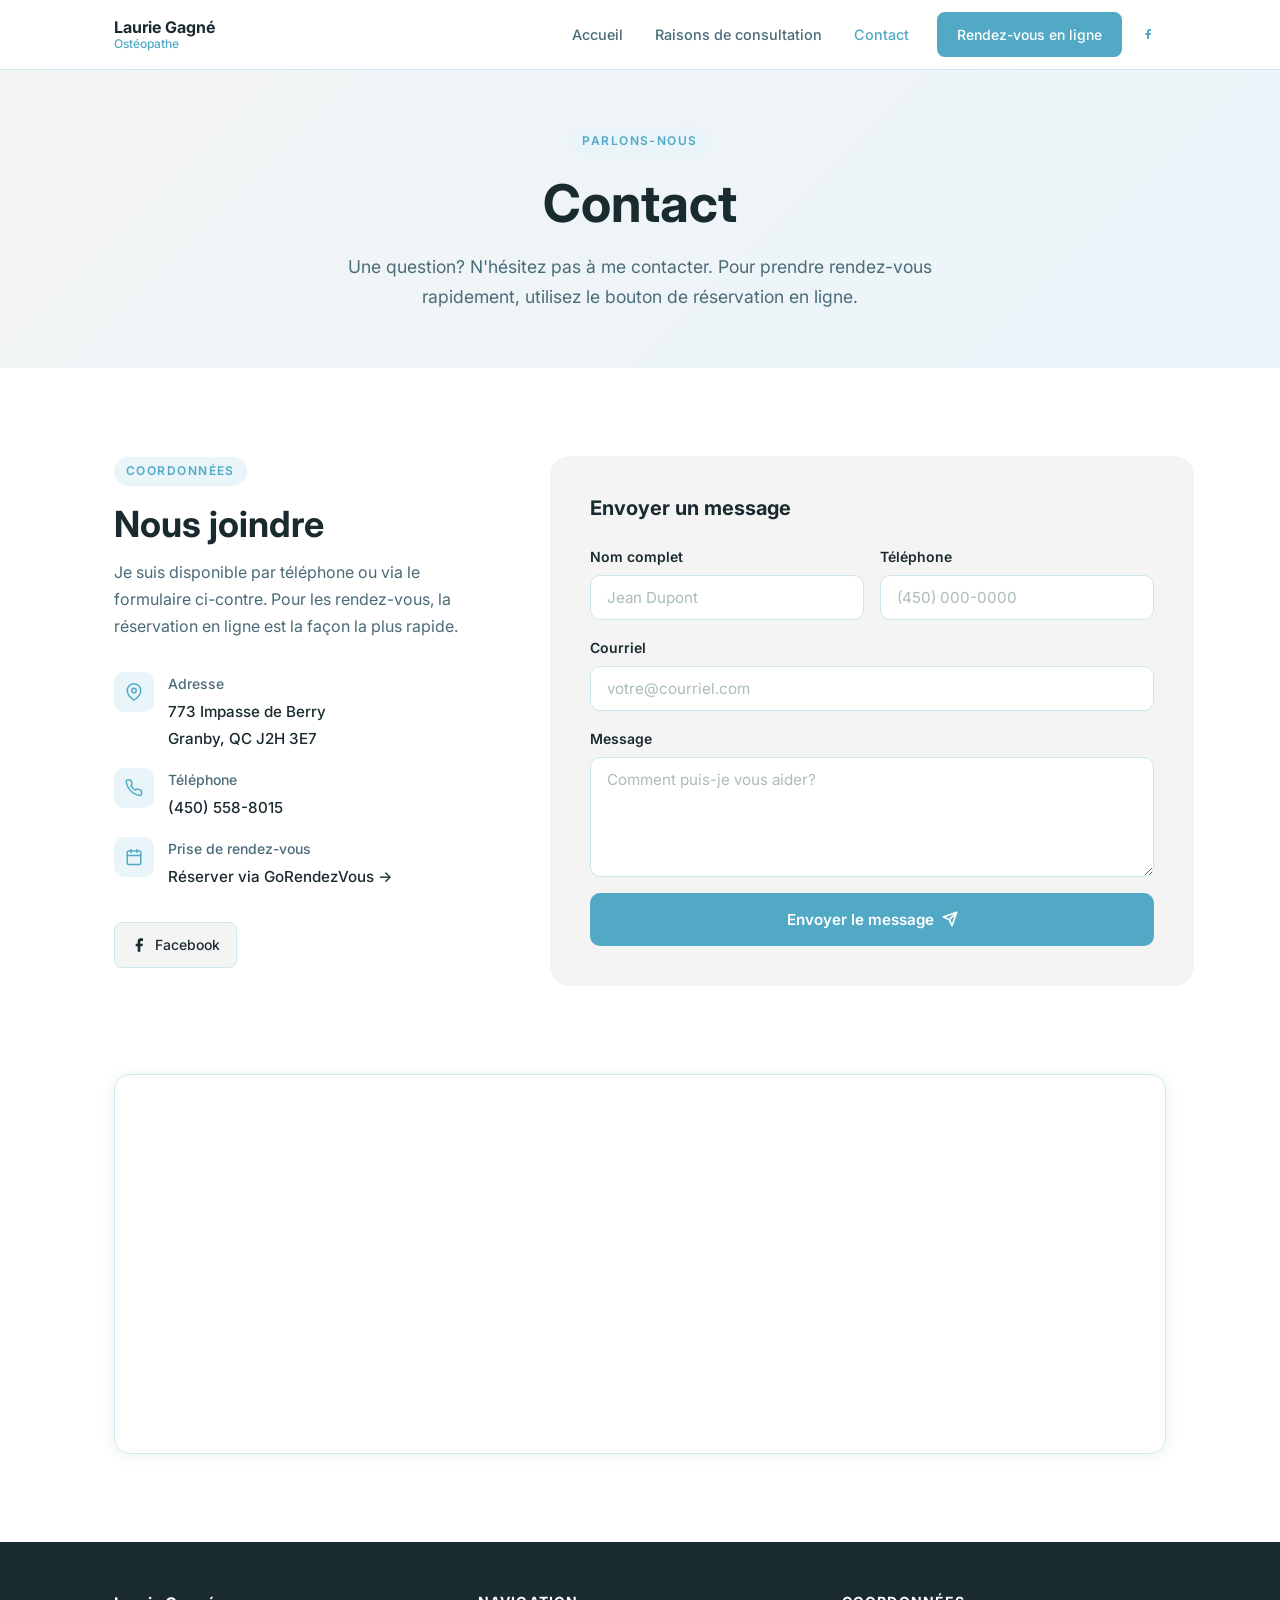
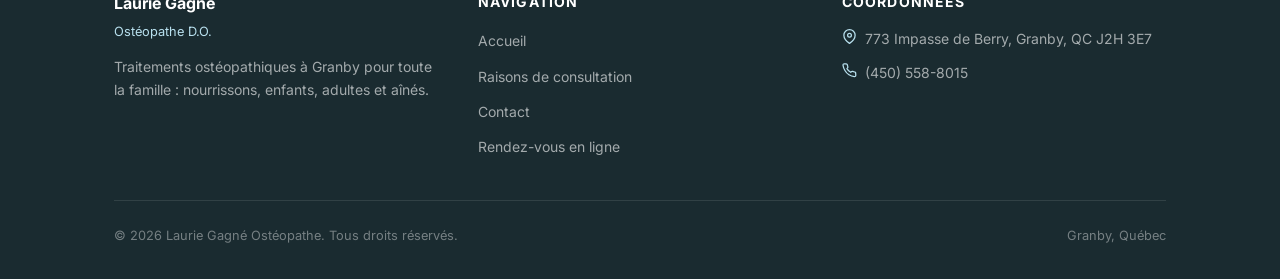
==== contact.html @ c9e12b40 "initial commit" ====
<!DOCTYPE html>
<html lang="fr">
<head>
  <meta charset="UTF-8" />
  <meta name="viewport" content="width=device-width, initial-scale=1.0" />
  <title>Contact – Laurie Gagné Ostéopathe</title>
  <meta name="description" content="Contactez Laurie Gagné, ostéopathe à Granby. Adresse : 773 Impasse de Berry, Granby QC. Téléphone : (450) 558-8015." />
  <link rel="preconnect" href="https://fonts.googleapis.com" />
  <link rel="preconnect" href="https://fonts.gstatic.com" crossorigin />
  <link href="https://fonts.googleapis.com/css2?family=Inter:wght@400;500;600;700&display=swap" rel="stylesheet" />
  <link rel="stylesheet" href="styles.css" />
</head>
<body>

  <!-- NAVIGATION -->
  <nav class="navbar">
    <div class="container">
      <a href="index.html" class="nav-brand">
        <span class="nav-brand-name">Laurie Gagné</span>
        <span class="nav-brand-title">Ostéopathe</span>
      </a>
      <button class="nav-toggle" id="navToggle" aria-label="Menu">
        <span></span><span></span><span></span>
      </button>
      <ul class="nav-links" id="navLinks">
        <li><a href="index.html">Accueil</a></li>
        <li><a href="raisons-de-consultation.html">Raisons de consultation</a></li>
        <li><a href="contact.html" class="active">Contact</a></li>
        <li>
          <a href="https://www.gorendezvous.com/lauriegagneosteo" target="_blank" rel="noopener" class="btn btn-primary">
            Rendez-vous en ligne
          </a>
        </li>
        <li>
          <a href="https://www.facebook.com/lauriegagneosteo" target="_blank" rel="noopener" class="nav-facebook" aria-label="Facebook">
            <svg viewBox="0 0 24 24" xmlns="http://www.w3.org/2000/svg">
              <path d="M18 2h-3a5 5 0 0 0-5 5v3H7v4h3v8h4v-8h3l1-4h-4V7a1 1 0 0 1 1-1h3z"/>
            </svg>
          </a>
        </li>
      </ul>
    </div>
  </nav>

  <!-- PAGE HERO -->
  <div class="page-hero">
    <div class="container">
      <span class="section-label">Parlons-nous</span>
      <h1>Contact</h1>
      <p>
        Une question? N'hésitez pas à me contacter. Pour prendre rendez-vous rapidement, utilisez le bouton de réservation en ligne.
      </p>
    </div>
  </div>

  <!-- CONTACT SECTION -->
  <section>
    <div class="container">
      <div class="contact-inner">

        <!-- Info column -->
        <div class="contact-info">
          <span class="section-label">Coordonnées</span>
          <h2>Nous joindre</h2>
          <p>Je suis disponible par téléphone ou via le formulaire ci-contre. Pour les rendez-vous, la réservation en ligne est la façon la plus rapide.</p>

          <div class="contact-details">
            <div class="contact-detail">
              <div class="contact-detail-icon">
                <svg viewBox="0 0 24 24" fill="none" stroke-width="2" stroke-linecap="round" stroke-linejoin="round">
                  <path d="M21 10c0 7-9 13-9 13s-9-6-9-13a9 9 0 0 1 18 0z"/>
                  <circle cx="12" cy="10" r="3"/>
                </svg>
              </div>
              <div class="contact-detail-text">
                <strong>Adresse</strong>
                <span>773 Impasse de Berry<br>Granby, QC J2H 3E7</span>
              </div>
            </div>

            <div class="contact-detail">
              <div class="contact-detail-icon">
                <svg viewBox="0 0 24 24" fill="none" stroke-width="2" stroke-linecap="round" stroke-linejoin="round">
                  <path d="M22 16.92v3a2 2 0 0 1-2.18 2 19.79 19.79 0 0 1-8.63-3.07A19.5 19.5 0 0 1 4.69 12 19.79 19.79 0 0 1 1.61 3.47 2 2 0 0 1 3.6 1.27h3a2 2 0 0 1 2 1.72c.127.96.361 1.903.7 2.81a2 2 0 0 1-.45 2.11L7.91 8.91a16 16 0 0 0 6 6l.96-.96a2 2 0 0 1 2.11-.45c.907.339 1.85.573 2.81.7A2 2 0 0 1 21.73 16.92z"/>
                </svg>
              </div>
              <div class="contact-detail-text">
                <strong>Téléphone</strong>
                <a href="tel:4505588015">(450) 558-8015</a>
              </div>
            </div>

            <div class="contact-detail">
              <div class="contact-detail-icon">
                <svg viewBox="0 0 24 24" fill="none" stroke-width="2" stroke-linecap="round" stroke-linejoin="round">
                  <rect x="3" y="4" width="18" height="18" rx="2" ry="2"/>
                  <line x1="16" y1="2" x2="16" y2="6"/>
                  <line x1="8" y1="2" x2="8" y2="6"/>
                  <line x1="3" y1="10" x2="21" y2="10"/>
                </svg>
              </div>
              <div class="contact-detail-text">
                <strong>Prise de rendez-vous</strong>
                <a href="https://www.gorendezvous.com/lauriegagneosteo" target="_blank" rel="noopener">Réserver via GoRendezVous →</a>
              </div>
            </div>
          </div>

          <div class="contact-social">
            <a href="https://www.facebook.com/lauriegagneosteo" target="_blank" rel="noopener">
              <svg viewBox="0 0 24 24"><path d="M18 2h-3a5 5 0 0 0-5 5v3H7v4h3v8h4v-8h3l1-4h-4V7a1 1 0 0 1 1-1h3z"/></svg>
              Facebook
            </a>
          </div>
        </div>

        <!-- Form column -->
        <div class="contact-form-wrap">
          <h3>Envoyer un message</h3>
          <!--
            To make this form work, connect it to a form service.
            Option 1 (easiest): Replace the action with your Formspree endpoint.
              1. Create a free account at formspree.io
              2. Create a new form and get your endpoint URL
              3. Replace action="#" with action="https://formspree.io/f/YOUR_ID"
              4. Remove the onsubmit handler and id="contactForm"
          -->
          <form id="contactForm" action="#" method="POST" onsubmit="handleSubmit(event)">
            <div class="form-row">
              <div class="form-group">
                <label for="name">Nom complet</label>
                <input type="text" id="name" name="name" placeholder="Jean Dupont" required />
              </div>
              <div class="form-group">
                <label for="phone">Téléphone</label>
                <input type="tel" id="phone" name="phone" placeholder="(450) 000-0000" />
              </div>
            </div>
            <div class="form-group">
              <label for="email">Courriel</label>
              <input type="email" id="email" name="email" placeholder="votre@courriel.com" required />
            </div>
            <div class="form-group">
              <label for="message">Message</label>
              <textarea id="message" name="message" placeholder="Comment puis-je vous aider?" required></textarea>
            </div>
            <button type="submit" class="btn btn-primary form-submit">
              Envoyer le message
              <svg width="16" height="16" viewBox="0 0 24 24" fill="none" stroke="currentColor" stroke-width="2.5" stroke-linecap="round" stroke-linejoin="round"><line x1="22" y1="2" x2="11" y2="13"/><polygon points="22 2 15 22 11 13 2 9 22 2"/></svg>
            </button>
          </form>
          <div class="form-success" id="formSuccess">
            ✓ Merci pour votre message! Je vous reviendrai dans les plus brefs délais.
          </div>
        </div>

      </div>
    </div>
  </section>

  <!-- MAP -->
  <div class="map-section">
    <div class="container">
      <div class="map-embed">
        <iframe
          src="https://www.google.com/maps/embed?pb=!1m18!1m12!1m3!1d2784.123456789!2d-72.73!3d45.40!2m3!1f0!2f0!3f0!3m2!1i1024!2i768!4f13.1!3m3!1m2!1s0x0%3A0x0!2s773+Impasse+de+Berry%2C+Granby%2C+QC+J2H+3E7!5e0!3m2!1sfr!2sca!4v1234567890"
          allowfullscreen=""
          loading="lazy"
          referrerpolicy="no-referrer-when-downgrade"
          title="773 Impasse de Berry, Granby, QC">
        </iframe>
      </div>
    </div>
  </div>

  <!-- FOOTER -->
  <footer class="footer">
    <div class="container">
      <div class="footer-inner">
        <div>
          <div class="footer-brand-name">Laurie Gagné</div>
          <div class="footer-brand-title">Ostéopathe D.O.</div>
          <p>Traitements ostéopathiques à Granby pour toute la famille : nourrissons, enfants, adultes et aînés.</p>
        </div>
        <div>
          <div class="footer-heading">Navigation</div>
          <ul class="footer-links">
            <li><a href="index.html">Accueil</a></li>
            <li><a href="raisons-de-consultation.html">Raisons de consultation</a></li>
            <li><a href="contact.html">Contact</a></li>
            <li><a href="https://www.gorendezvous.com/lauriegagneosteo" target="_blank" rel="noopener">Rendez-vous en ligne</a></li>
          </ul>
        </div>
        <div>
          <div class="footer-heading">Coordonnées</div>
          <div class="footer-contact-item">
            <svg viewBox="0 0 24 24" fill="none" stroke-width="2" stroke-linecap="round" stroke-linejoin="round"><path d="M21 10c0 7-9 13-9 13s-9-6-9-13a9 9 0 0 1 18 0z"/><circle cx="12" cy="10" r="3"/></svg>
            <span>773 Impasse de Berry, Granby, QC J2H 3E7</span>
          </div>
          <div class="footer-contact-item">
            <svg viewBox="0 0 24 24" fill="none" stroke-width="2" stroke-linecap="round" stroke-linejoin="round"><path d="M22 16.92v3a2 2 0 0 1-2.18 2 19.79 19.79 0 0 1-8.63-3.07A19.5 19.5 0 0 1 4.69 12 19.79 19.79 0 0 1 1.61 3.47 2 2 0 0 1 3.6 1.27h3a2 2 0 0 1 2 1.72c.127.96.361 1.903.7 2.81a2 2 0 0 1-.45 2.11L7.91 8.91a16 16 0 0 0 6 6l.96-.96a2 2 0 0 1 2.11-.45c.907.339 1.85.573 2.81.7A2 2 0 0 1 21.73 16.92z"/></svg>
            <a href="tel:4505588015">(450) 558-8015</a>
          </div>
        </div>
      </div>
      <div class="footer-bottom">
        <span>© <span id="year"></span> Laurie Gagné Ostéopathe. Tous droits réservés.</span>
        <span>Granby, Québec</span>
      </div>
    </div>
  </footer>

  <script>
    const toggle = document.getElementById('navToggle');
    const links  = document.getElementById('navLinks');
    toggle.addEventListener('click', () => {
      toggle.classList.toggle('open');
      links.classList.toggle('open');
    });
    document.getElementById('year').textContent = new Date().getFullYear();

    function handleSubmit(e) {
      e.preventDefault();
      // When Formspree is connected, remove this function and the onsubmit attribute.
      // The form will submit natively to Formspree and redirect or show their thank-you.
      document.getElementById('contactForm').style.display = 'none';
      document.getElementById('formSuccess').classList.add('show');
    }
  </script>
</body>
</html>
---- styles.css ----
/* =============================================
   RESET & BASE
   ============================================= */
*, *::before, *::after {
  box-sizing: border-box;
  margin: 0;
  padding: 0;
}

:root {
  --primary:       #52a9c5;
  --primary-dark:  #3a8aa6;
  --primary-light: #EAF5FA;
  --accent:        #B8E0EE;
  --text:          #1A2B30;
  --text-muted:    #4A6B78;
  --bg:            #FFFFFF;
  --bg-alt:        #f4f4f4;
  --border:        #CDE6F0;
  --radius:        10px;
  --shadow:        0 2px 16px rgba(30, 70, 62, 0.08);
  --shadow-lg:     0 8px 40px rgba(30, 70, 62, 0.12);
  --nav-height:    70px;
  --font:          'Inter', system-ui, -apple-system, sans-serif;
}

html {
  scroll-behavior: smooth;
}

body {
  font-family: var(--font);
  color: var(--text);
  background: var(--bg);
  line-height: 1.7;
  font-size: 16px;
}

img {
  max-width: 100%;
  display: block;
}

a {
  color: inherit;
  text-decoration: none;
}

ul {
  list-style: none;
}

/* =============================================
   TYPOGRAPHY
   ============================================= */
h1, h2, h3, h4 {
  font-weight: 700;
  line-height: 1.25;
  color: var(--text);
}

h1 { font-size: clamp(2rem, 5vw, 3.25rem); }
h2 { font-size: clamp(1.5rem, 3vw, 2.25rem); }
h3 { font-size: 1.25rem; }

p {
  color: var(--text-muted);
  max-width: 68ch;
}

.section-label {
  display: inline-block;
  font-size: 0.75rem;
  font-weight: 600;
  letter-spacing: 0.12em;
  text-transform: uppercase;
  color: var(--primary);
  background: var(--primary-light);
  padding: 4px 12px;
  border-radius: 100px;
  margin-bottom: 1rem;
}

/* =============================================
   LAYOUT
   ============================================= */
.container {
  width: 100%;
  max-width: 1100px;
  margin: 0 auto;
  padding: 0 24px;
}

section {
  padding: 88px 0;
}

/* =============================================
   BUTTONS
   ============================================= */
.btn {
  display: inline-flex;
  align-items: center;
  gap: 8px;
  padding: 14px 28px;
  border-radius: var(--radius);
  font-weight: 600;
  font-size: 0.95rem;
  cursor: pointer;
  transition: all 0.2s ease;
  border: 2px solid transparent;
  font-family: var(--font);
}

.btn-primary {
  background: var(--primary);
  color: #fff;
  border-color: var(--primary);
}

.btn-primary:hover {
  background: var(--primary-dark);
  border-color: var(--primary-dark);
  transform: translateY(-1px);
  box-shadow: 0 4px 16px rgba(62, 123, 110, 0.35);
}

.btn-outline {
  background: transparent;
  color: var(--primary);
  border-color: var(--primary);
}

.btn-outline:hover {
  background: var(--primary-light);
  transform: translateY(-1px);
}

.btn-white {
  background: #fff;
  color: var(--primary);
  border-color: #fff;
}

.btn-white:hover {
  background: var(--primary-light);
  transform: translateY(-1px);
}

/* =============================================
   NAVIGATION
   ============================================= */
.navbar {
  position: fixed;
  top: 0;
  left: 0;
  right: 0;
  height: var(--nav-height);
  background: rgba(255, 255, 255, 0.95);
  backdrop-filter: blur(12px);
  -webkit-backdrop-filter: blur(12px);
  border-bottom: 1px solid var(--border);
  z-index: 1000;
  display: flex;
  align-items: center;
}

.navbar .container {
  display: flex;
  align-items: center;
  justify-content: space-between;
  width: 100%;
}

.nav-brand {
  display: flex;
  flex-direction: column;
  line-height: 1.2;
}

.nav-brand-name {
  font-weight: 700;
  font-size: 1rem;
  color: var(--text);
}

.nav-brand-title {
  font-size: 0.75rem;
  color: var(--primary);
  font-weight: 500;
}

.nav-links {
  display: flex;
  align-items: center;
  gap: 8px;
}

.nav-links a {
  font-size: 0.9rem;
  font-weight: 500;
  color: var(--text-muted);
  padding: 8px 12px;
  border-radius: 8px;
  transition: color 0.2s, background 0.2s;
}

.nav-links a:hover {
  color: var(--primary);
  background: var(--primary-light);
}

.nav-links a.active {
  color: var(--primary);
}

.nav-links .btn {
  padding: 9px 18px;
  font-size: 0.875rem;
  margin-left: 8px;
  color: #fff;
}

.nav-links .nav-facebook {
  display: flex;
  align-items: center;
  justify-content: center;
  width: 36px;
  height: 36px;
  border-radius: 8px;
  transition: background 0.2s;
}

.nav-links .nav-facebook:hover {
  background: var(--primary-light);
}

.nav-links .nav-facebook svg {
  width: 18px;
  height: 18px;
  fill: var(--primary);
}

/* Mobile menu */
.nav-toggle {
  display: none;
  flex-direction: column;
  gap: 5px;
  cursor: pointer;
  padding: 8px;
  border-radius: 8px;
  transition: background 0.2s;
  background: none;
  border: none;
}

.nav-toggle:hover {
  background: var(--primary-light);
}

.nav-toggle span {
  display: block;
  width: 22px;
  height: 2px;
  background: var(--text);
  border-radius: 2px;
  transition: all 0.25s ease;
}

.nav-toggle.open span:nth-child(1) {
  transform: translateY(7px) rotate(45deg);
}

.nav-toggle.open span:nth-child(2) {
  opacity: 0;
}

.nav-toggle.open span:nth-child(3) {
  transform: translateY(-7px) rotate(-45deg);
}

/* =============================================
   HERO
   ============================================= */
.hero {
  padding-top: calc(var(--nav-height) + 72px);
  padding-bottom: 88px;
  background: linear-gradient(135deg, var(--bg-alt) 0%, var(--primary-light) 100%);
  overflow: hidden;
}

.hero-inner {
  display: grid;
  grid-template-columns: 1fr 420px;
  gap: 64px;
  align-items: center;
}

.hero-content h1 {
  margin-bottom: 0.5rem;
}

.hero-content h1 span {
  color: var(--primary);
}

.hero-subtitle {
  font-size: 1.2rem;
  font-weight: 500;
  color: var(--primary);
  margin-bottom: 1.5rem;
}

.hero-text {
  font-size: 1.05rem;
  margin-bottom: 2rem;
  max-width: 52ch;
}

.hero-actions {
  display: flex;
  gap: 12px;
  flex-wrap: wrap;
}

.hero-image-wrap {
  position: relative;
}

.hero-photo {
  width: 100%;
  aspect-ratio: 3/4;
  border-radius: 20px;
  object-fit: cover;
  box-shadow: var(--shadow-lg);
}

.hero-photo-placeholder {
  width: 100%;
  aspect-ratio: 3/4;
  border-radius: 20px;
  background: linear-gradient(160deg, var(--accent) 0%, var(--primary-light) 100%);
  display: flex;
  flex-direction: column;
  align-items: center;
  justify-content: center;
  gap: 12px;
  color: var(--primary);
  border: 2px dashed var(--primary);
  font-size: 0.9rem;
  font-weight: 500;
  text-align: center;
  padding: 24px;
}

.hero-photo-placeholder svg {
  width: 48px;
  height: 48px;
  opacity: 0.5;
}

.hero-badge {
  position: absolute;
  bottom: -20px;
  left: -20px;
  background: #fff;
  border-radius: var(--radius);
  padding: 14px 18px;
  box-shadow: var(--shadow-lg);
  display: flex;
  align-items: center;
  gap: 12px;
}

.hero-badge-icon {
  width: 40px;
  height: 40px;
  background: var(--primary-light);
  border-radius: 10px;
  display: flex;
  align-items: center;
  justify-content: center;
}

.hero-badge-icon svg {
  width: 20px;
  height: 20px;
  stroke: var(--primary);
}

.hero-badge-text strong {
  display: block;
  font-size: 0.95rem;
  color: var(--text);
}

.hero-badge-text span {
  font-size: 0.78rem;
  color: var(--text-muted);
}

/* =============================================
   ABOUT SECTION
   ============================================= */
.about-inner {
  display: grid;
  grid-template-columns: 1fr 1fr;
  gap: 72px;
  align-items: center;
}

.about-content h2 {
  margin-bottom: 1.5rem;
}

.about-content p {
  margin-bottom: 1rem;
}

.credentials {
  display: flex;
  flex-direction: column;
  gap: 12px;
  margin-top: 2rem;
}

.credential-item {
  display: flex;
  align-items: flex-start;
  gap: 12px;
  padding: 14px 16px;
  background: var(--bg-alt);
  border-radius: var(--radius);
  border-left: 3px solid var(--primary);
}

.credential-item svg {
  width: 18px;
  height: 18px;
  stroke: var(--primary);
  flex-shrink: 0;
  margin-top: 2px;
}

.credential-item span {
  font-size: 0.9rem;
  color: var(--text-muted);
  line-height: 1.5;
}

.about-image-wrap {
  position: relative;
}

.about-image-bg {
  position: absolute;
  inset: -20px -20px 20px 20px;
  background: var(--primary-light);
  border-radius: 20px;
  z-index: 0;
}

.about-image {
  position: relative;
  z-index: 1;
  width: 100%;
  aspect-ratio: 4/5;
  border-radius: 16px;
  object-fit: cover;
  box-shadow: var(--shadow);
}

.about-image-placeholder {
  position: relative;
  z-index: 1;
  width: 100%;
  aspect-ratio: 4/5;
  border-radius: 16px;
  background: var(--primary-light);
  display: flex;
  align-items: center;
  justify-content: center;
  font-size: 0.85rem;
  color: var(--primary);
  font-weight: 500;
  border: 2px dashed var(--primary);
  text-align: center;
  padding: 24px;
}

/* =============================================
   OSTEOPATHY SECTION
   ============================================= */
.osteopathy {
  background: var(--bg-alt);
}

.osteopathy-inner {
  display: grid;
  grid-template-columns: 1fr 1fr;
  gap: 72px;
  align-items: center;
}

.osteopathy-features {
  display: flex;
  flex-direction: column;
  gap: 16px;
  margin-top: 2rem;
}

.feature-card {
  display: flex;
  gap: 16px;
  padding: 18px;
  background: #fff;
  border-radius: var(--radius);
  box-shadow: var(--shadow);
  transition: transform 0.2s, box-shadow 0.2s;
}

.feature-card:hover {
  transform: translateY(-2px);
  box-shadow: var(--shadow-lg);
}

.feature-icon {
  width: 44px;
  height: 44px;
  background: var(--primary-light);
  border-radius: 10px;
  display: flex;
  align-items: center;
  justify-content: center;
  flex-shrink: 0;
}

.feature-icon svg {
  width: 20px;
  height: 20px;
  stroke: var(--primary);
}

.feature-text strong {
  display: block;
  margin-bottom: 4px;
  color: var(--text);
  font-size: 0.95rem;
}

.feature-text p {
  font-size: 0.875rem;
  margin: 0;
}

.osteopathy-quote {
  background: var(--primary);
  color: #fff;
  border-radius: 20px;
  padding: 40px;
  position: relative;
  overflow: hidden;
}

.osteopathy-quote::before {
  content: '"';
  position: absolute;
  top: -20px;
  left: 20px;
  font-size: 160px;
  font-family: Georgia, serif;
  color: rgba(255,255,255,0.1);
  line-height: 1;
}

.osteopathy-quote blockquote {
  font-size: 1.15rem;
  line-height: 1.8;
  color: rgba(255,255,255,0.95);
  font-style: italic;
  position: relative;
  z-index: 1;
  margin-bottom: 1.5rem;
}

.osteopathy-quote-cta {
  display: inline-flex;
  align-items: center;
  gap: 8px;
  color: #fff;
  font-weight: 600;
  font-size: 0.9rem;
  text-decoration: none;
  border-bottom: 2px solid rgba(255,255,255,0.4);
  padding-bottom: 2px;
  transition: border-color 0.2s;
}

.osteopathy-quote-cta:hover {
  border-color: #fff;
}

/* =============================================
   CTA BANNER
   ============================================= */
.cta-banner {
  background: linear-gradient(135deg, var(--primary) 0%, var(--primary-dark) 100%);
  padding: 72px 0;
}

.cta-banner-inner {
  text-align: center;
}

.cta-banner h2 {
  color: #fff;
  margin-bottom: 1rem;
}

.cta-banner p {
  color: rgba(255,255,255,0.8);
  font-size: 1.05rem;
  margin: 0 auto 2rem;
  max-width: 52ch;
}

.cta-banner-actions {
  display: flex;
  gap: 12px;
  justify-content: center;
  flex-wrap: wrap;
}

/* =============================================
   PAGE HERO (inner pages)
   ============================================= */
.page-hero {
  padding-top: calc(var(--nav-height) + 56px);
  padding-bottom: 56px;
  background: linear-gradient(135deg, var(--bg-alt) 0%, var(--primary-light) 100%);
  text-align: center;
}

.page-hero h1 {
  margin-bottom: 1rem;
}

.page-hero p {
  font-size: 1.1rem;
  margin: 0 auto;
  max-width: 56ch;
}

/* =============================================
   CONSULTATION REASONS PAGE
   ============================================= */
.reasons-intro {
  text-align: center;
  margin-bottom: 56px;
}

.reasons-intro p {
  margin: 0 auto;
}

.reasons-grid {
  display: grid;
  grid-template-columns: repeat(auto-fit, minmax(300px, 1fr));
  gap: 28px;
}

.reason-card {
  background: #fff;
  border: 1px solid var(--border);
  border-radius: 16px;
  padding: 28px;
  transition: transform 0.2s, box-shadow 0.2s;
}

.reason-card:hover {
  transform: translateY(-3px);
  box-shadow: var(--shadow-lg);
}

.reason-card-header {
  display: flex;
  align-items: center;
  gap: 14px;
  margin-bottom: 16px;
}

.reason-card-icon {
  width: 48px;
  height: 48px;
  background: var(--primary-light);
  border-radius: 12px;
  display: flex;
  align-items: center;
  justify-content: center;
  flex-shrink: 0;
}

.reason-card-icon svg {
  width: 22px;
  height: 22px;
  stroke: var(--primary);
}

.reason-card h3 {
  color: var(--text);
}

.reason-card ul {
  display: flex;
  flex-direction: column;
  gap: 8px;
}

.reason-card ul li {
  display: flex;
  align-items: flex-start;
  gap: 10px;
  font-size: 0.9rem;
  color: var(--text-muted);
  line-height: 1.5;
}

.reason-card ul li::before {
  content: '';
  width: 6px;
  height: 6px;
  background: var(--primary);
  border-radius: 50%;
  flex-shrink: 0;
  margin-top: 7px;
}

.reasons-note {
  margin-top: 48px;
  padding: 24px 28px;
  background: var(--primary-light);
  border-radius: var(--radius);
  border-left: 4px solid var(--primary);
  font-size: 0.9rem;
  color: var(--text-muted);
}

.reasons-note strong {
  color: var(--text);
}

/* =============================================
   CONTACT PAGE
   ============================================= */
.contact-inner {
  display: grid;
  grid-template-columns: 380px 1fr;
  gap: 56px;
  align-items: start;
}

.contact-info h2 {
  margin-bottom: 0.75rem;
}

.contact-info > p {
  margin-bottom: 2rem;
}

.contact-details {
  display: flex;
  flex-direction: column;
  gap: 16px;
  margin-bottom: 2rem;
}

.contact-detail {
  display: flex;
  align-items: flex-start;
  gap: 14px;
}

.contact-detail-icon {
  width: 40px;
  height: 40px;
  background: var(--primary-light);
  border-radius: 10px;
  display: flex;
  align-items: center;
  justify-content: center;
  flex-shrink: 0;
}

.contact-detail-icon svg {
  width: 18px;
  height: 18px;
  stroke: var(--primary);
}

.contact-detail-text strong {
  display: block;
  font-size: 0.875rem;
  color: var(--text-muted);
  font-weight: 500;
  margin-bottom: 2px;
}

.contact-detail-text a,
.contact-detail-text span {
  font-size: 0.95rem;
  color: var(--text);
  font-weight: 500;
}

.contact-detail-text a:hover {
  color: var(--primary);
  text-decoration: underline;
}

.contact-social {
  display: flex;
  gap: 10px;
  margin-top: 0.5rem;
}

.contact-social a {
  display: flex;
  align-items: center;
  gap: 8px;
  padding: 10px 16px;
  background: var(--bg-alt);
  border-radius: 8px;
  font-size: 0.875rem;
  font-weight: 500;
  color: var(--text);
  transition: background 0.2s, color 0.2s;
  border: 1px solid var(--border);
}

.contact-social a:hover {
  background: var(--primary-light);
  color: var(--primary);
  border-color: var(--primary);
}

.contact-social svg {
  width: 16px;
  height: 16px;
  fill: currentColor;
}

.contact-form-wrap {
  background: var(--bg-alt);
  border-radius: 20px;
  padding: 40px;
}

.contact-form-wrap h3 {
  margin-bottom: 1.5rem;
  color: var(--text);
}

.form-row {
  display: grid;
  grid-template-columns: 1fr 1fr;
  gap: 16px;
}

.form-group {
  display: flex;
  flex-direction: column;
  gap: 6px;
  margin-bottom: 16px;
}

.form-group label {
  font-size: 0.875rem;
  font-weight: 600;
  color: var(--text);
}

.form-group input,
.form-group textarea {
  padding: 12px 16px;
  border: 1.5px solid var(--border);
  border-radius: var(--radius);
  font-family: var(--font);
  font-size: 0.95rem;
  color: var(--text);
  background: #fff;
  transition: border-color 0.2s, box-shadow 0.2s;
  outline: none;
}

.form-group input:focus,
.form-group textarea:focus {
  border-color: var(--primary);
  box-shadow: 0 0 0 3px rgba(62, 123, 110, 0.12);
}

.form-group input::placeholder,
.form-group textarea::placeholder {
  color: #AABDB9;
}

.form-group textarea {
  resize: vertical;
  min-height: 120px;
}

.form-submit {
  width: 100%;
  justify-content: center;
  padding: 15px;
}

.form-success {
  display: none;
  text-align: center;
  padding: 24px;
  background: var(--primary-light);
  border-radius: var(--radius);
  color: var(--primary);
  font-weight: 600;
  margin-top: 16px;
}

.form-success.show {
  display: block;
}

/* =============================================
   MAP
   ============================================= */
.map-section {
  padding: 0 0 88px;
}

.map-embed {
  width: 100%;
  height: 380px;
  border-radius: 16px;
  overflow: hidden;
  box-shadow: var(--shadow);
  border: 1px solid var(--border);
}

.map-embed iframe {
  width: 100%;
  height: 100%;
  border: none;
}

/* =============================================
   FOOTER
   ============================================= */
.footer {
  background: var(--text);
  color: rgba(255,255,255,0.7);
  padding: 48px 0 32px;
}

.footer-inner {
  display: grid;
  grid-template-columns: 1fr 1fr 1fr;
  gap: 40px;
  margin-bottom: 40px;
}

.footer-brand-name {
  font-weight: 700;
  font-size: 1rem;
  color: #fff;
  margin-bottom: 4px;
}

.footer-brand-title {
  font-size: 0.8rem;
  color: var(--accent);
  margin-bottom: 12px;
}

.footer p {
  font-size: 0.875rem;
  color: rgba(255,255,255,0.6);
  max-width: none;
}

.footer-heading {
  font-weight: 700;
  font-size: 0.875rem;
  color: #fff;
  text-transform: uppercase;
  letter-spacing: 0.08em;
  margin-bottom: 14px;
}

.footer-links {
  display: flex;
  flex-direction: column;
  gap: 8px;
}

.footer-links a {
  font-size: 0.875rem;
  color: rgba(255,255,255,0.6);
  transition: color 0.2s;
}

.footer-links a:hover {
  color: var(--accent);
}

.footer-contact-item {
  display: flex;
  align-items: flex-start;
  gap: 8px;
  margin-bottom: 10px;
  font-size: 0.875rem;
  color: rgba(255,255,255,0.6);
}

.footer-contact-item svg {
  width: 15px;
  height: 15px;
  stroke: var(--accent);
  flex-shrink: 0;
  margin-top: 2px;
}

.footer-bottom {
  border-top: 1px solid rgba(255,255,255,0.1);
  padding-top: 24px;
  display: flex;
  justify-content: space-between;
  align-items: center;
  font-size: 0.8rem;
  color: rgba(255,255,255,0.4);
  flex-wrap: wrap;
  gap: 8px;
}

/* =============================================
   RESPONSIVE
   ============================================= */
@media (max-width: 900px) {
  .hero-inner {
    grid-template-columns: 1fr;
  }

  .hero-image-wrap {
    order: -1;
    max-width: 320px;
    margin: 0 auto;
  }

  .hero-badge {
    bottom: -16px;
    left: 0;
  }

  .about-inner,
  .osteopathy-inner {
    grid-template-columns: 1fr;
    gap: 48px;
  }

  .about-image-wrap {
    max-width: 360px;
  }

  .about-image-bg {
    display: none;
  }

  .contact-inner {
    grid-template-columns: 1fr;
  }

  .footer-inner {
    grid-template-columns: 1fr 1fr;
  }
}

@media (max-width: 640px) {
  section {
    padding: 64px 0;
  }

  .nav-links {
    display: none;
    position: absolute;
    top: var(--nav-height);
    left: 0;
    right: 0;
    background: #fff;
    border-bottom: 1px solid var(--border);
    padding: 16px 24px 24px;
    flex-direction: column;
    align-items: flex-start;
    box-shadow: 0 8px 32px rgba(0,0,0,0.08);
  }

  .nav-links.open {
    display: flex;
  }

  .nav-links .btn {
    margin-left: 0;
    margin-top: 8px;
    width: 100%;
    justify-content: center;
  }

  .nav-toggle {
    display: flex;
  }

  .hero-actions {
    flex-direction: column;
  }

  .hero-actions .btn {
    justify-content: center;
  }

  .form-row {
    grid-template-columns: 1fr;
  }

  .contact-form-wrap {
    padding: 24px;
  }

  .footer-inner {
    grid-template-columns: 1fr;
  }

  .footer-bottom {
    flex-direction: column;
    text-align: center;
  }
}
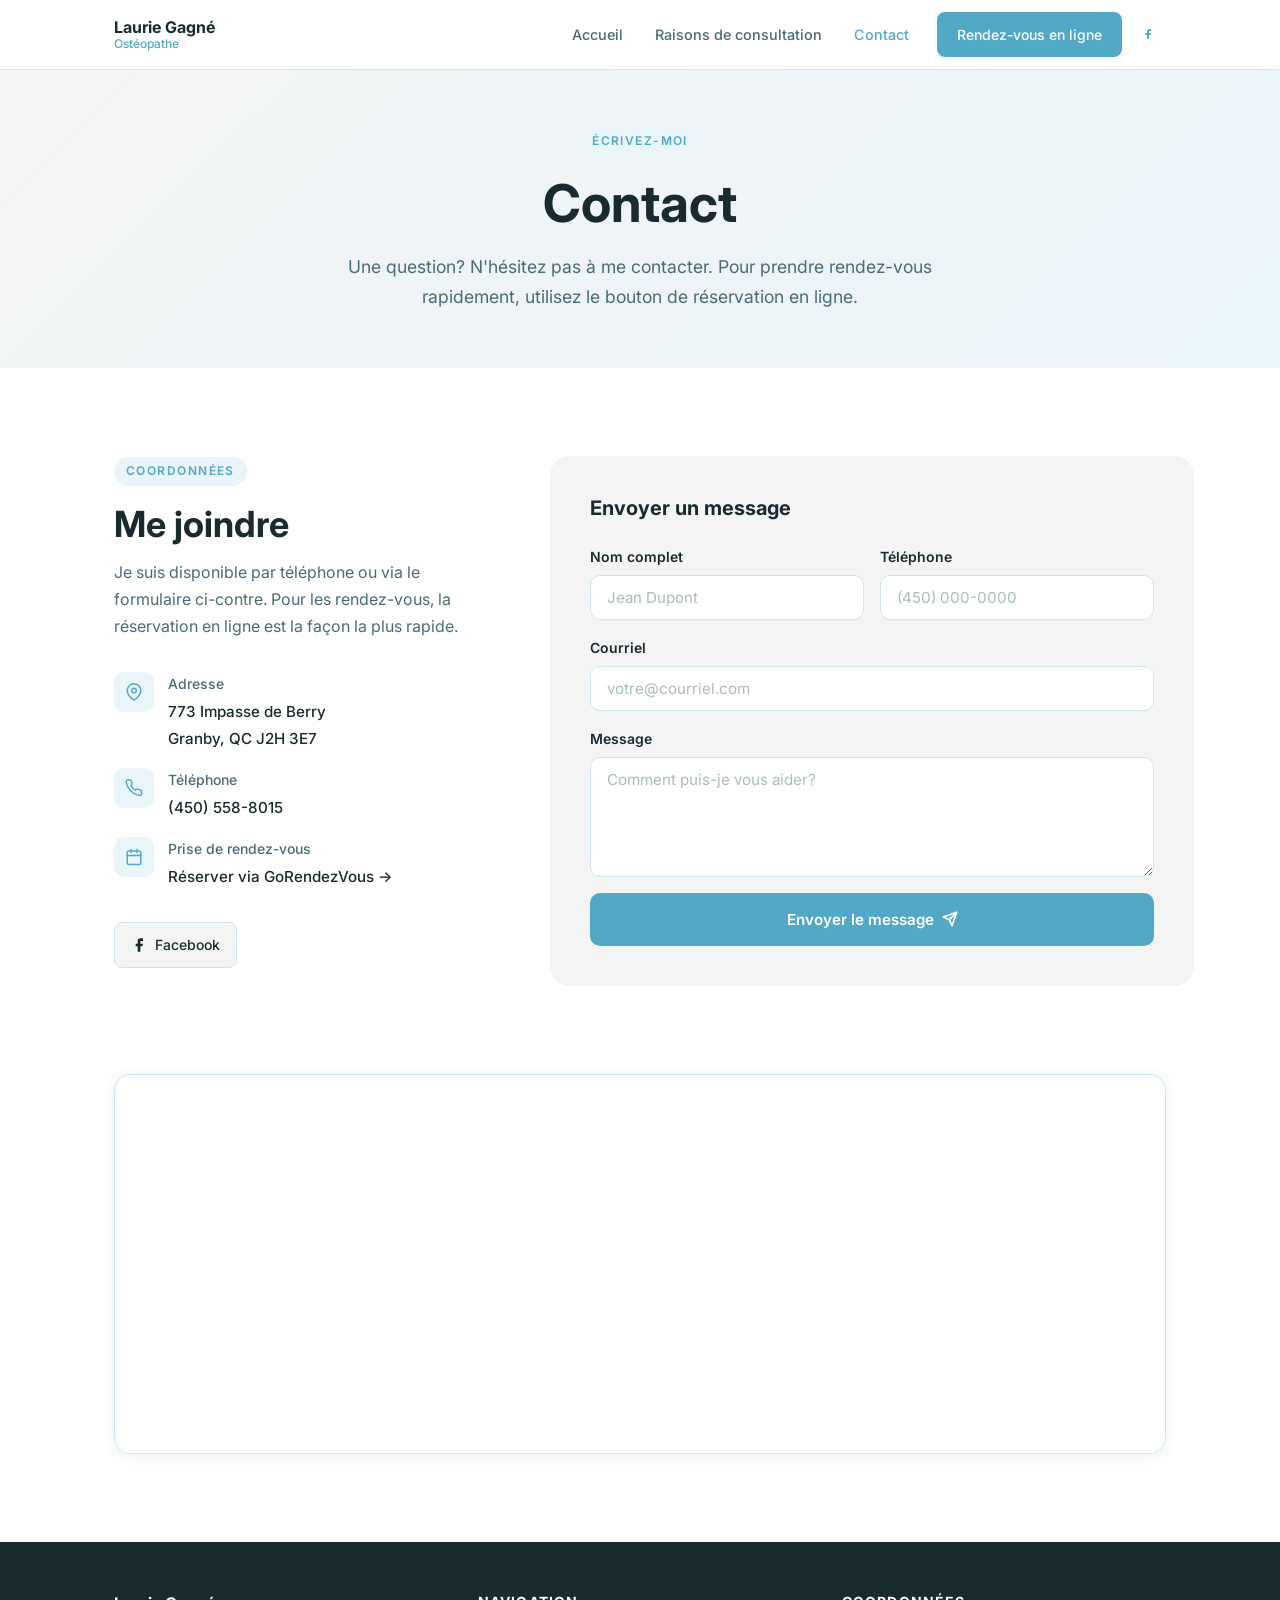
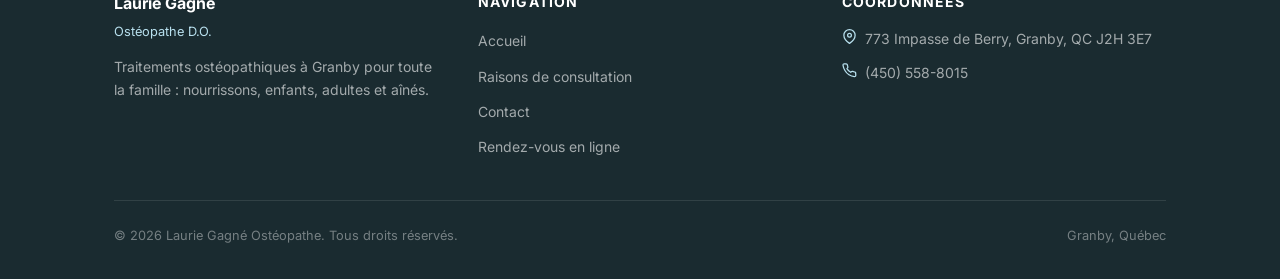
==== commit 48f8389b: "enable clean URLs" ====
--- a/contact.html
+++ b/contact.html
@@ -5,6 +5,13 @@
   <meta name="viewport" content="width=device-width, initial-scale=1.0" />
   <title>Contact – Laurie Gagné Ostéopathe</title>
   <meta name="description" content="Contactez Laurie Gagné, ostéopathe à Granby. Adresse : 773 Impasse de Berry, Granby QC. Téléphone : (450) 558-8015." />
+  <link rel="icon" type="image/svg+xml" href="favicon.svg" />
+  <meta property="og:type" content="website" />
+  <meta property="og:url" content="https://www.laurieosteopathiegranby.com/contact" />
+  <meta property="og:title" content="Contact – Laurie Gagné Ostéopathe" />
+  <meta property="og:description" content="Contactez Laurie Gagné, ostéopathe à Granby. 773 Impasse de Berry, Granby QC. Tél : (450) 558-8015." />
+  <meta property="og:image" content="https://www.laurieosteopathiegranby.com/public/Laurie_Gagne.jpeg" />
+  <meta name="twitter:card" content="summary_large_image" />
   <link rel="preconnect" href="https://fonts.googleapis.com" />
   <link rel="preconnect" href="https://fonts.gstatic.com" crossorigin />
   <link href="https://fonts.googleapis.com/css2?family=Inter:wght@400;500;600;700&display=swap" rel="stylesheet" />
@@ -45,7 +52,7 @@
   <!-- PAGE HERO -->
   <div class="page-hero">
     <div class="container">
-      <span class="section-label">Parlons-nous</span>
+      <span class="section-label">Écrivez-moi</span>
       <h1>Contact</h1>
       <p>
         Une question? N'hésitez pas à me contacter. Pour prendre rendez-vous rapidement, utilisez le bouton de réservation en ligne.
@@ -61,7 +68,7 @@
         <!-- Info column -->
         <div class="contact-info">
           <span class="section-label">Coordonnées</span>
-          <h2>Nous joindre</h2>
+          <h2>Me joindre</h2>
           <p>Je suis disponible par téléphone ou via le formulaire ci-contre. Pour les rendez-vous, la réservation en ligne est la façon la plus rapide.</p>
 
           <div class="contact-details">
@@ -125,7 +132,7 @@
               3. Replace action="#" with action="https://formspree.io/f/YOUR_ID"
               4. Remove the onsubmit handler and id="contactForm"
           -->
-          <form id="contactForm" action="#" method="POST" onsubmit="handleSubmit(event)">
+          <form id="contactForm" action="https://formspree.io/f/mykqwerr" method="POST">
             <div class="form-row">
               <div class="form-group">
                 <label for="name">Nom complet</label>
@@ -219,13 +226,6 @@
     });
     document.getElementById('year').textContent = new Date().getFullYear();
 
-    function handleSubmit(e) {
-      e.preventDefault();
-      // When Formspree is connected, remove this function and the onsubmit attribute.
-      // The form will submit natively to Formspree and redirect or show their thank-you.
-      document.getElementById('contactForm').style.display = 'none';
-      document.getElementById('formSuccess').classList.add('show');
-    }
   </script>
 </body>
 </html>
--- a/styles.css
+++ b/styles.css
@@ -407,6 +407,11 @@
   grid-template-columns: 1fr 1fr;
   gap: 72px;
   align-items: center;
+  direction: rtl;
+}
+
+.about-inner > * {
+  direction: ltr;
 }
 
 .about-content h2 {
